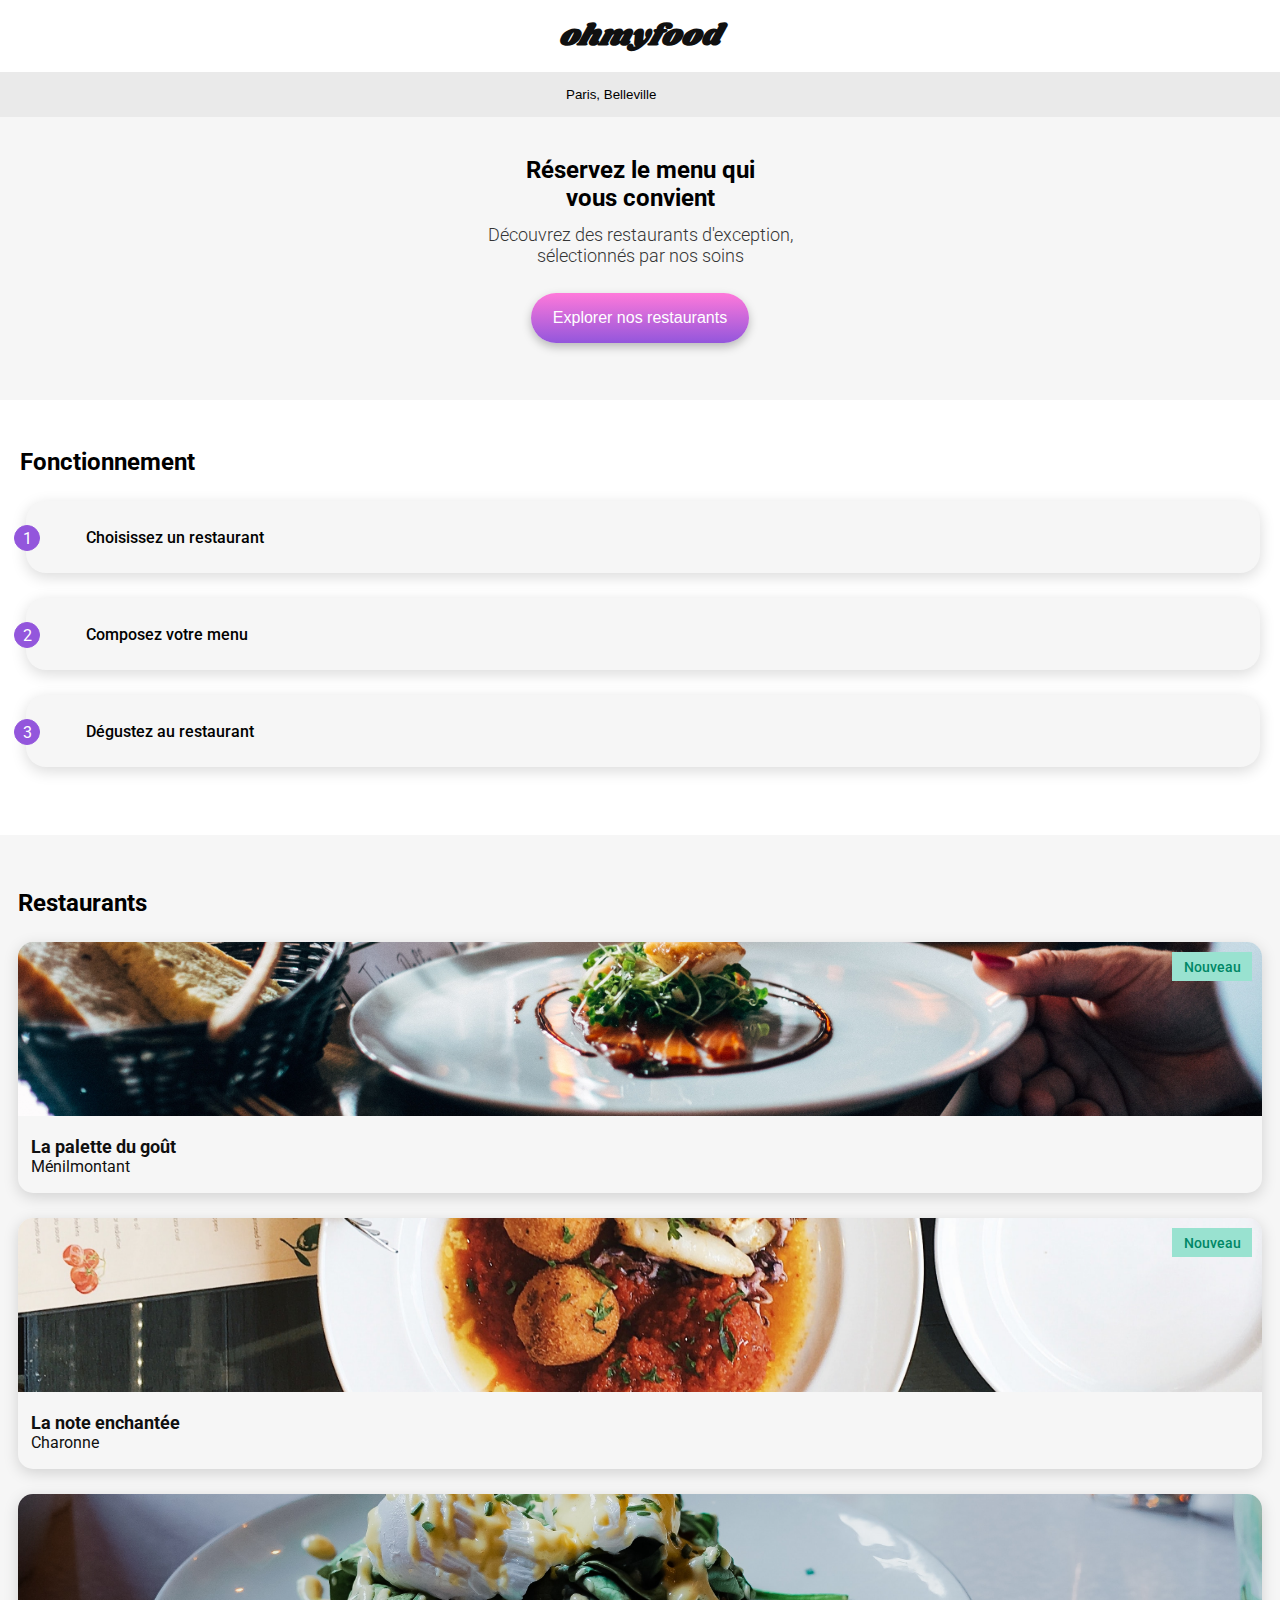
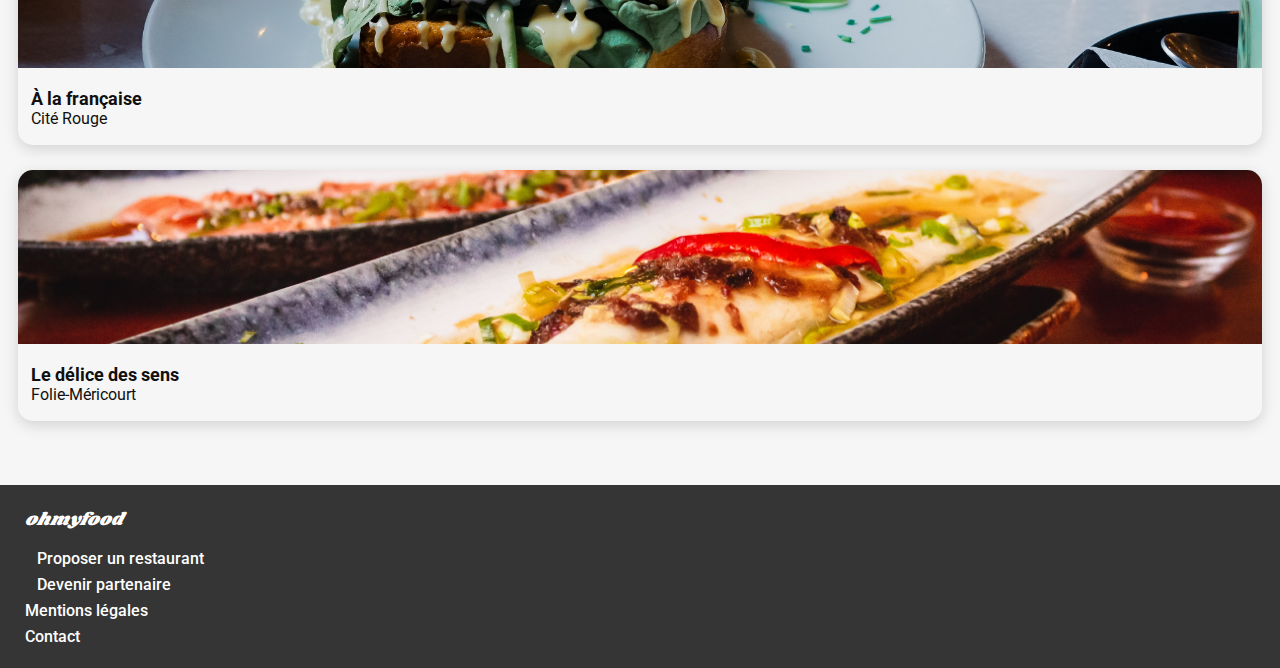
==== public/index.html @ c3b93340 "refactor(button): Modify button to not update 'paint' with animation." ====
<!DOCTYPE html>
<html lang="en">

<head>
  <meta charset="UTF-8">
  <meta name="viewport" content="width=device-width, initial-scale=1.0">
  <link href="https://fonts.googleapis.com/css?family=Shrikhand" rel="stylesheet">
  <link rel="preconnect" href="https://fonts.googleapis.com">
  <link rel="preconnect" href="https://fonts.gstatic.com" crossorigin>
  <link href="https://fonts.googleapis.com/css2?family=Roboto&display=swap" rel="stylesheet">
  <link rel="stylesheet" href="https://cdnjs.cloudflare.com/ajax/libs/font-awesome/6.2.1/css/all.min.css"
    integrity="sha512-MV7K8+y+gLIBoVD59lQIYicR65iaqukzvf/nwasF0nqhPay5w/9lJmVM2hMDcnK1OnMGCdVK+iQrJ7lzPJQd1w=="
    crossorigin="anonymous" referrerpolicy="no-referrer">
  <link rel="stylesheet" href="../src/scss/main.css">
  <title>Ohmyfood</title>
</head>

<body>
  <!-- Header -->
  <header class="flex justify-center header">
    <h1 class="m-0">ohmyfood</h1>
  </header>

  <main>
    <!-- Location -->
    <div class="location-container">
      <div class="icon-container">
        <span class="fa-solid fa-location-dot"></span>
      </div>
      <input value="Paris, Belleville">
    </div>

    <!-- Description -->
    <section class="description p-0">
      <h2>
        Réservez le menu qui vous convient
      </h2>
      <p class="paragraph light">Découvrez des restaurants d'exception, sélectionnés par nos soins</p>
      <button type="button" href="#" class="btn description__btn bolder">
        Explorer nos restaurants
        <div class="btn btn--lighter"></div>
      </button>
    </section>

    <!-- Functioning -->
    <section class="functioning">
      <h2 class="functioning__title m-0">Fonctionnement</h2>
      <div class="functioning__cards">
        <article class="card">
          <span class="card__order">1</span>
          <div class="card__icon">
            <span class="fa-solid fa-mobile-screen-button"></span>
          </div>
          <p class="bolder">Choisissez un restaurant</p>
        </article>
        <article class="card">
          <span class="card__order">2</span>
          <div class="card__icon">
            <span class="fa-solid fa-list-ul"></span>
          </div>
          <p class="bolder">Composez votre menu</p>
        </article>
        <article class="card">
          <span class="card__order">3</span>
          <div class="card__icon card__icon--purple">
            <span class="fa-solid fa-store"></span>
          </div>
          <p class="bolder">Dégustez au restaurant</p>
        </article>
      </div>
    </section>

    <!-- Restaurants -->
    <section class="restaurants">
      <h2 class="m-0">Restaurants</h2>
      <div class="restaurants__cards">
        <a href="../src/pages/restaurants/palette-du-gout.html">
          <article class="card">
            <div class="card__img-container">
              <div class="card__img-container__new-tag bolder">Nouveau</div>
              <img class="card__img-container__img"
                src="../src/assets/images/restaurants/jay-wennington-N_Y88TWmGwA-unsplash.jpg" alt="La palette du goût">
            </div>
            <div class="card__text-container">
              <div class="card__text-container__text">
                <h3 class="m-0">La palette du goût</h3>
                <p class="m-0">Ménilmontant</p>
              </div>
              <div class="heart-icon ">
                <span class="fa-regular fa-heart heart-icon empty"></span>
                <span class="fa-solid fa-heart heart-icon plain heart-icon--gradient"></span>
              </div>
            </div>
          </article>
        </a>
        <a href="../src/pages/restaurants/note-enchantee.html">
          <article class="card">
            <div class="card__img-container">
              <div class="card__img-container__new-tag bolder">Nouveau</div>
              <img class="card__img-container__img" src="../src/assets/images/restaurants/stil-u2Lp8tXIcjw-unsplash.jpg"
                alt="La note enchantée">
            </div>
            <div class="card__text-container">
              <div class="card__text-container__text">
                <h3 class="m-0">La note enchantée</h3>
                <p class="m-0">Charonne</p>
              </div>
              <div class="heart-icon ">
                <span class="fa-regular fa-heart heart-icon empty"></span>
                <span class="fa-solid fa-heart heart-icon plain heart-icon--gradient"></span>
              </div>
            </div>
          </article>
        </a>
        <a href="../src/pages/restaurants/a-la-francaise.html">
          <article class="card">
            <div class="card__img-container">
              <img class="card__img-container__img"
                src="../src/assets/images/restaurants/toa-heftiba-DQKerTsQwi0-unsplash.jpg" alt="À la française">
            </div>
            <div class="card__text-container">
              <div class="card__text-container__text">
                <h3 class="m-0">À la française</h3>
                <p class="m-0">Cité Rouge</p>
              </div>
              <div class="heart-icon ">
                <span class="fa-regular fa-heart heart-icon empty"></span>
                <span class="fa-solid fa-heart heart-icon plain heart-icon--gradient"></span>
              </div>
            </div>
          </article>
        </a>
        <a href="../src/pages/restaurants/delice-des-sens.html">
          <article class="card">
            <div class="card__img-container">
              <img class="card__img-container__img"
                src="../src/assets/images/restaurants/louis-hansel-shotsoflouis-qNBGVyOCY8Q-unsplash.jpg"
                alt="Le délice des sens">
            </div>
            <div class="card__text-container">
              <div class="card__text-container__text">
                <h3 class="m-0">Le délice des sens</h3>
                <p class="m-0">Folie-Méricourt</p>
              </div>
              <div class="heart-icon ">
                <span class="fa-regular fa-heart heart-icon empty"></span>
                <span class="fa-solid fa-heart heart-icon plain heart-icon--gradient"></span>
              </div>
            </div>
          </article>
        </a>
      </div>
    </section>
  </main>

  <!-- Footer -->
  <footer class="footer-container">
    <h3 class="m-0 p-0 bolderer">ohmyfood</h3>
    <ul class="footer-container__list m-0 p-0">
      <a href="#">
        <li>
          <span class="fa-solid fa-clock m-r"></span>
          <span class="footer-li-large">Proposer un restaurant</span>
        </li>
      </a>
      <a href="#">
        <li>
          <span class="fa-solid fa-clock m-r"></span>
          <span class="footer-li-large">Devenir partenaire</span>
        </li>
      </a>
      <a href="#">
        <li class="footer-li-small">Mentions légales</li>
      </a>
      <a href="mailto:fausseadresse@gmail.com">
        <li class="footer-li-small">Contact</li>
      </a>
    </ul>
  </footer>
</body>

</html>
---- src/scss/main.css ----
/** 
  Index
*/
/**
  Restaurants
*/
/**
  Breakpoints
*/
/**
  Mixin
*/
body {
  margin: 0;
}

h1 {
  font-family: Shrikhand;
  font-size: 1.875em;
  font-style: italic;
  color: #101010;
  padding: 14px 0;
}

a {
  text-decoration: none;
  color: #101010;
}

.m-0 {
  margin: 0;
}

.p-0 {
  padding: 0;
}

.light {
  font-weight: 300;
}

.bolderer {
  font-weight: 400;
}

.bolder {
  font-weight: 500;
}

.bold {
  font-weight: 700;
}

body {
  font-family: Roboto;
}

h3 {
  font-size: 1.125em;
}

.restaurant-name {
  font-family: Shrikhand;
  font-size: 1.75em;
}

.dish-title {
  font-size: 1.125em;
}

/**
  Common
*/
.btn {
  box-shadow: 0px 4px 10px 0px rgba(0, 0, 0, 0.25);
  border-radius: 25px;
  font-size: 1em;
  background: linear-gradient(#FF79DA, #9356DC);
  color: #ffffff;
  border: none;
  position: relative;
  z-index: 1;
}
.btn:hover .btn--lighter {
  opacity: 1;
}
.btn--lighter {
  position: absolute;
  opacity: 0;
  top: 0;
  bottom: 0;
  left: 0;
  right: 0;
  z-index: -1;
  transition: opacity 200ms;
  background: linear-gradient(#ff83dd, #985ede);
  box-shadow: 0px 4px 10px 0px rgba(0, 0, 0, 0.6);
}

.btn-link {
  border: none;
  background-color: inherit;
}

.heart-icon {
  font-size: 22px;
}
.heart-icon .empty {
  display: block;
}
.heart-icon .plain {
  display: none;
}
.heart-icon:hover .empty, .heart-icon:active .empty {
  display: none;
}
.heart-icon:hover .plain, .heart-icon:active .plain {
  display: block;
}
.heart-icon--gradient {
  background: linear-gradient(#FF79DA, #9356DC);
  background-clip: text;
  -webkit-background-clip: text;
  -webkit-text-fill-color: transparent;
}

.flex {
  display: flex;
}

.flex-col {
  flex-direction: column;
}

.flex-row {
  flex-direction: row;
}

.justify-center {
  justify-content: center;
}

/**
  Header
*/
.header {
  align-items: center;
}

/**
  Footer
*/
.footer-container {
  display: flex;
  flex-direction: column;
  background-color: #353535;
  color: #ffffff;
  padding: 22px 25px;
  gap: 16px;
}
@media (min-width: 1440px) {
  .footer-container {
    display: flex;
    flex-direction: row;
    flex-direction: row-reverse;
    box-sizing: border-box;
    height: 114px;
    align-items: end;
    padding: 30px 25px;
  }
}
.footer-container > h3 {
  font-family: Shrikhand;
  font-size: 1.125em;
  font-style: italic;
}
.footer-container__list {
  display: flex;
  flex-direction: column;
  gap: 7px;
  list-style-type: none;
}
@media (min-width: 1440px) {
  .footer-container__list {
    display: flex;
    flex-direction: row;
    gap: 7px;
  }
}
.footer-container__list li {
  color: #ffffff;
  font-weight: 500;
}
.footer-container__list li .rotate {
  transform: rotate(-45deg);
}
.footer-container__list .m-r {
  margin-right: 12px;
}

@media (min-width: 1440px) {
  .footer-li-large {
    display: inline-block;
    width: 168px;
  }
  .footer-li-small {
    display: block;
    width: 130px;
  }
}
.location-container {
  display: flex;
  flex-direction: row;
  align-items: center;
  justify-content: center;
  width: 100%;
  color: #353535;
  background-color: #EAEAEA;
}
.location-container > .icon-container {
  width: 12px;
  height: 16px;
  line-height: 18.75px;
  display: flex;
  padding-right: 17px;
}
.location-container > input {
  border: none;
  background-color: inherit;
  padding: 15px 0;
}

/**
  Description section
*/
.description {
  text-align: center;
  padding: 39px 0 57px 0;
  background-color: #F6F6F6;
}
@media (min-width: 1440px) {
  .description {
    padding: 30px 0;
  }
}
.description h2 {
  width: 275px;
  height: 68px;
  line-height: 28.13px;
  margin: auto;
}
@media (min-width: 1440px) {
  .description h2 {
    width: 100%;
    height: auto;
  }
}
.description > .paragraph {
  color: #353535;
  font-size: 1.125em;
  margin: auto;
  margin-bottom: 27px;
  width: 315px;
}
@media (min-width: 1440px) {
  .description > .paragraph {
    margin: 18px auto;
  }
}
.description__btn {
  width: 218px;
  height: 50px;
}

/**
  Functioning section
*/
.functioning {
  display: flex;
  flex-direction: column;
  padding: 48px 0 68px 0;
}
@media (min-width: 1440px) {
  .functioning {
    padding: 50px 180px;
  }
}
.functioning__title {
  margin-left: 20px;
}
.functioning__cards {
  margin: 0 20px 0 26px;
}
@media (min-width: 1440px) {
  .functioning__cards {
    display: flex;
    flex-direction: row;
    gap: 36px;
  }
}
.functioning__cards .card {
  display: flex;
  flex-direction: row;
  width: 100%;
  height: 72px;
  box-shadow: 0px 4px 15px 0px rgba(0, 0, 0, 0.15);
  border-radius: 20px;
  margin-top: 25px;
  background-color: #F6F6F6;
  align-items: center;
  box-sizing: border-box;
  position: relative;
}
.functioning__cards .card__order {
  display: flex;
  align-items: center;
  justify-content: center;
  width: 24px;
  height: 24px;
  position: absolute;
  top: calc(50% - 12px);
  left: -12px;
  background-color: #9356DC;
  border: 1px solid #9356DC;
  border-radius: 50%;
  color: white;
}
.functioning__cards .card__icon {
  margin: 0 27px 0 33px;
  color: #7E7E7E;
}
.functioning__cards .card__icon--purple {
  color: #9356DC;
}

/**
  Restaurants section
*/
.restaurants {
  display: flex;
  flex-direction: column;
  background-color: #F6F6F6;
  padding: 54px 18px 64px 18px;
}
@media (min-width: 1440px) {
  .restaurants {
    padding: 30px 180px;
  }
}
.restaurants__cards {
  display: flex;
  flex-direction: column;
}
@media (min-width: 1440px) {
  .restaurants__cards {
    display: grid;
    grid-template-columns: 1fr 1fr;
    row-gap: 50px;
    -moz-column-gap: 100px;
         column-gap: 100px;
  }
}
.restaurants__cards .card {
  box-shadow: 0px 4px 15px 0px rgba(0, 0, 0, 0.15);
  border-radius: 15px;
  margin-top: 25px;
  height: 251px;
}
.restaurants__cards .card__img-container {
  position: relative;
}
.restaurants__cards .card__img-container__new-tag {
  display: flex;
  align-items: center;
  justify-content: center;
  width: 80px;
  height: 29px;
  font-size: 0.875em;
  color: #008766;
  position: absolute;
  right: 10px;
  top: 10px;
  background-color: #99E2D0;
}
.restaurants__cards .card__img-container__img {
  width: 100%;
  height: 174px;
  max-height: 100%;
  -o-object-fit: cover;
     object-fit: cover;
  -o-object-position: 100% 60%;
     object-position: 100% 60%;
  border-top-left-radius: 15px;
  border-top-right-radius: 15px;
}
.restaurants__cards .card__text-container {
  display: flex;
  flex-direction: row;
  align-items: center;
  justify-content: space-between;
  padding: 16px 25px 12px 13px;
}
.restaurants__cards .card__text-container > p {
  font-size: 1.06em;
}

.logo {
  align-items: center;
  justify-content: center;
}

.header__back-nav {
  align-items: center;
  justify-content: center;
  width: 30px;
  height: 30px;
  padding-left: 17px;
  margin-right: 42px;
}
@media (min-width: 1440px) {
  .header__back-nav {
    margin-right: 0;
  }
}

@media (min-width: 1440px) {
  .header__title {
    margin: auto;
  }
}

.container {
  height: 100vw;
}

.img-restaurant {
  width: 100%;
  height: 275px;
  max-width: 100%;
  -o-object-fit: cover;
     object-fit: cover;
  position: relative;
}
@media (min-width: 1440px) {
  .img-restaurant {
    height: 383px;
  }
}

.menu-container {
  position: relative;
  width: 100%;
  background-color: #F6F6F6;
  top: -58px;
  border-radius: 40px 40px 0 0;
}
@media (min-width: 1440px) {
  .menu-container {
    margin: 0 193px;
    padding: 0 193px;
    width: auto;
  }
}
.menu-container h2 {
  padding-left: 17px;
}
.menu-container .menu {
  padding: 0 17px;
}
.menu-container .menu__title {
  align-items: center;
  justify-content: left;
  padding-top: 40px;
}
@media (min-width: 1440px) {
  .menu-container .menu__title {
    justify-content: center;
  }
}
.menu-container .menu__title > h2 {
  margin-right: 30px;
}
.menu-container .menu .course {
  margin-top: 40px;
}
.menu-container .menu .course__title {
  text-transform: uppercase;
}
.menu-container .menu .course__title-line {
  width: 40px;
  margin-top: 10px;
  border-bottom: 3px solid #99E2D0;
}
.menu-container .menu .course__cards .card {
  display: flex;
  flex-direction: row;
  align-items: center;
  justify-content: space-between;
  box-shadow: 0px 4px 15px 0px rgba(0, 0, 0, 0.1);
  border-radius: 15px;
  margin-top: 12px;
  padding: 15px;
}
.menu-container .menu .course__cards .card__dish-text__title {
  margin-bottom: 5px;
}
.menu-container .menu .course__cards .card__dish-price {
  align-self: flex-end;
  color: #353535;
}
.menu-container__btn-container {
  align-items: center;
  justify-content: center;
}
.menu-container__btn-container__btn {
  padding: 15px 48px;
  margin: 40px 0;
}

.foot {
  position: relative;
  top: -58px;
  bottom: 0;
  right: 0;
  left: 0;
  box-sizing: border-box;
}/*# sourceMappingURL=main.css.map */
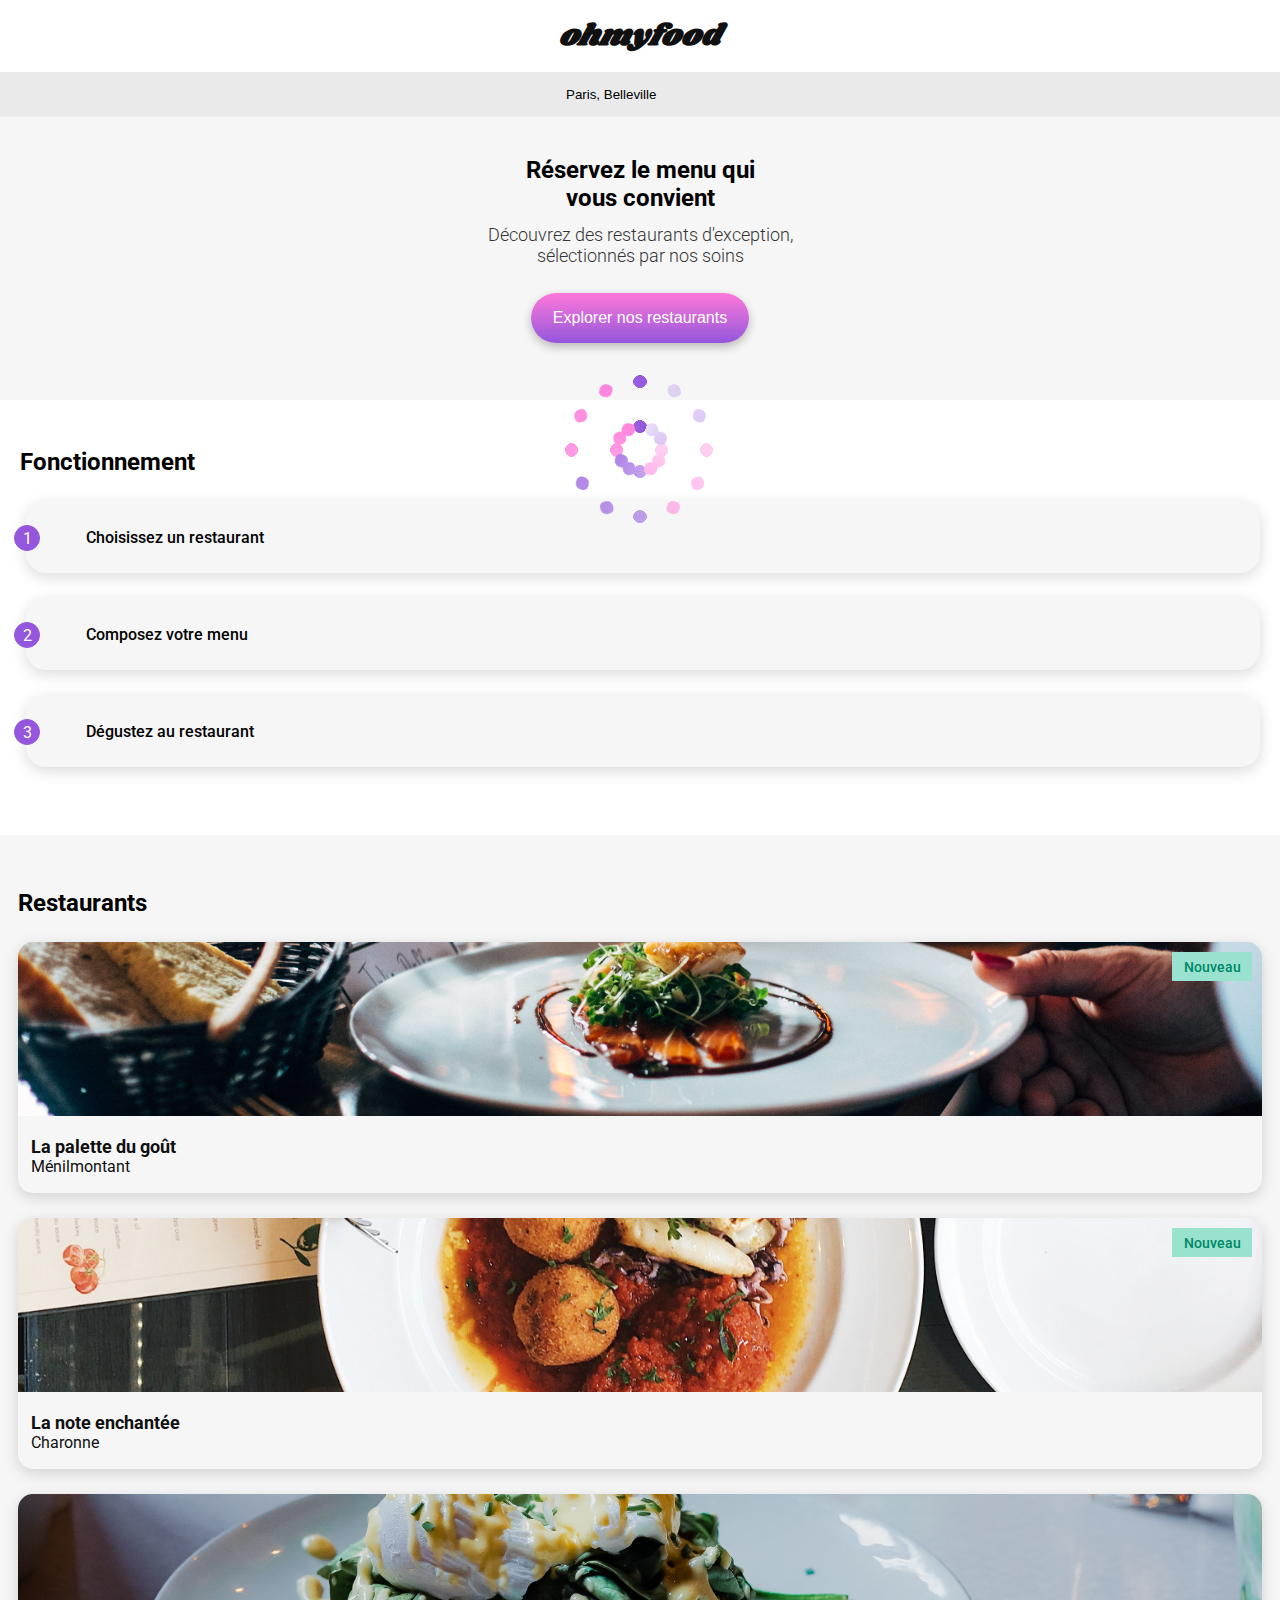
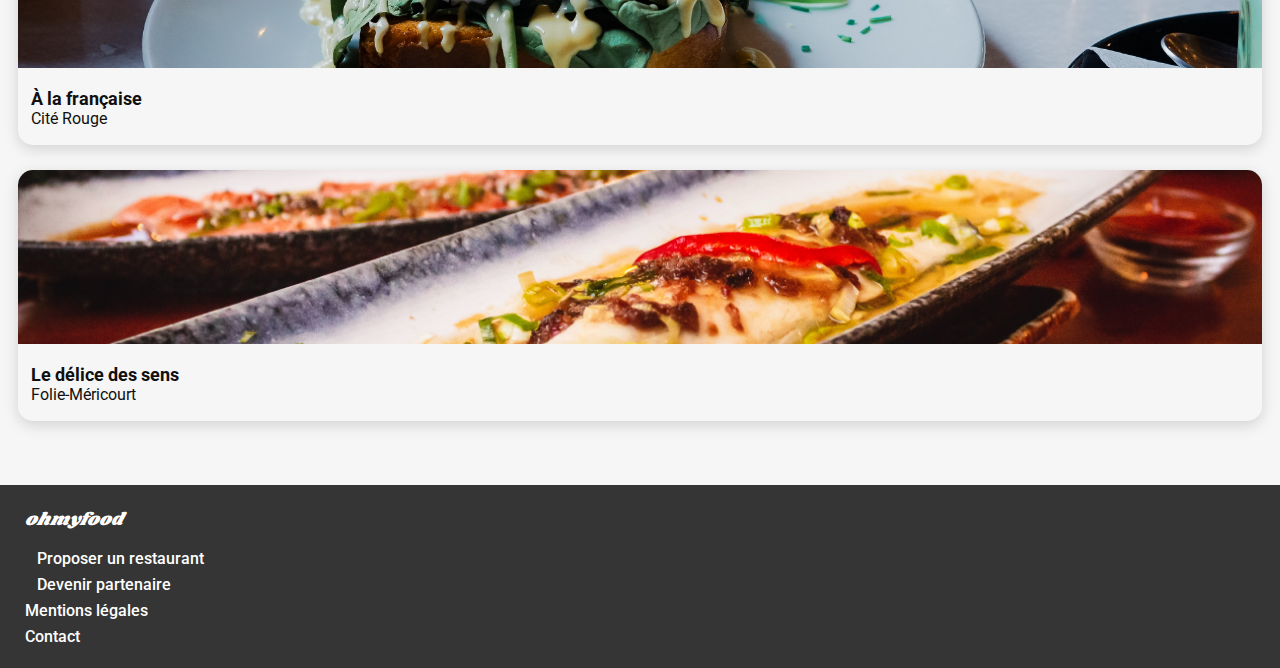
==== commit 3c8657b3: "feat(loader): Adding loader 3 sec on home screen." ====
--- a/public/index.html
+++ b/public/index.html
@@ -16,6 +16,9 @@
 </head>
 
 <body>
+  <div class="spinner-container">
+    <div class="spinner"></div>
+  </div>
   <!-- Header -->
   <header class="flex justify-center header">
     <h1 class="m-0">ohmyfood</h1>
@@ -86,6 +89,10 @@
                 <h3 class="m-0">La palette du goût</h3>
                 <p class="m-0">Ménilmontant</p>
               </div>
+              <!-- <div class="heart-icon">
+                <span class="fa-regular fa-heart"></span>
+                <span class="fa-solid fa-heart heart-icon-plain"></span>
+              </div> -->
               <div class="heart-icon ">
                 <span class="fa-regular fa-heart heart-icon empty"></span>
                 <span class="fa-solid fa-heart heart-icon plain heart-icon--gradient"></span>
--- a/src/scss/main.css
+++ b/src/scss/main.css
@@ -208,6 +208,68 @@
     width: 130px;
   }
 }
+main, header {
+  animation: show-hide 0ms 3100ms both;
+}
+
+.spinner-container {
+  position: absolute;
+  display: flex;
+  align-items: center;
+  justify-content: center;
+  width: 100%;
+  min-height: 100vh;
+  z-index: 1;
+  animation: spinner 1500ms 100ms alternate-reverse infinite, showhide-content 0ms 3100ms forwards;
+}
+.spinner-container:hover {
+  animation-play-state: paused;
+}
+.spinner-container .spinner {
+  position: fixed;
+  height: 150px;
+  width: 150px;
+  display: grid;
+  -webkit-mask: conic-gradient(from 15deg, rgba(0, 0, 0, 0.2), #000);
+          mask: conic-gradient(from 15deg, rgba(0, 0, 0, 0.2), #000);
+}
+.spinner-container .spinner,
+.spinner-container .spinner::after,
+.spinner-container .spinner::before {
+  background: radial-gradient(closest-side at 50% 14.5%, #9356DC 96%, rgba(255, 0, 0, 0)) center 0/9% 30% repeat-y, radial-gradient(closest-side at 14.5% 50%, #FF79DA 96%, rgba(0, 0, 255, 0)) 0 center/30% 9% repeat-x;
+}
+.spinner-container .spinner::after,
+.spinner-container .spinner::before {
+  content: "";
+  grid-area: 1/1;
+  transform: rotate(30deg);
+}
+.spinner-container .spinner::before {
+  transform: rotate(60deg);
+}
+
+@keyframes spinner {
+  100% {
+    transform: rotate(1turn);
+  }
+}
+@keyframes show-hide {
+  0% {
+    opacity: 0.2;
+  }
+  100% {
+    opacity: 1;
+  }
+}
+@keyframes showhide-content {
+  0% {
+    transform: translateX(0);
+  }
+  100% {
+    transform: translateX(-99999px);
+    z-index: 0;
+  }
+}
 .location-container {
   display: flex;
   flex-direction: row;
@@ -494,19 +556,68 @@
 .menu-container .menu .course__cards .card {
   display: flex;
   flex-direction: row;
-  align-items: center;
-  justify-content: space-between;
   box-shadow: 0px 4px 15px 0px rgba(0, 0, 0, 0.1);
   border-radius: 15px;
   margin-top: 12px;
-  padding: 15px;
-}
-.menu-container .menu .course__cards .card__dish-text__title {
+  position: relative;
+}
+.menu-container .menu .course__cards .card:hover .card__content__dish-price {
+  transform: translateX(-59px);
+  transition: transform 500ms ease-in-out;
+}
+.menu-container .menu .course__cards .card:hover .check {
+  background-color: #99E2D0;
+  transform: scaleX(1);
+  width: 59px;
+}
+.menu-container .menu .course__cards .card:hover .check__icon {
+  transform: rotate(-360deg);
+}
+.menu-container .menu .course__cards .card:hover .card__content__dish-text__subtitle {
+  width: calc(100% - 65px);
+  white-space: nowrap;
+  overflow: hidden;
+  text-overflow: ellipsis;
+}
+.menu-container .menu .course__cards .card__content {
+  display: flex;
+  flex-direction: row;
+  align-items: center;
+  margin: 15px;
+  width: 100%;
+}
+.menu-container .menu .course__cards .card__content__dish-text {
+  width: 100%;
+}
+.menu-container .menu .course__cards .card__content__dish-text__title {
   margin-bottom: 5px;
 }
-.menu-container .menu .course__cards .card__dish-price {
+.menu-container .menu .course__cards .card__content__dish-price {
   align-self: flex-end;
   color: #353535;
+}
+.menu-container .menu .course__cards .card .check {
+  display: flex;
+  align-items: center;
+  justify-content: center;
+  position: absolute;
+  top: 0;
+  bottom: 0;
+  right: 0;
+  width: 0;
+  height: 100%;
+  transform: scaleX(0);
+  transform-origin: right;
+  transition: all 500ms ease-in-out;
+  width: 0;
+  border-top-right-radius: 15px;
+  border-bottom-right-radius: 15px;
+}
+.menu-container .menu .course__cards .card .check__icon {
+  font-size: 20px;
+  color: white;
+  transform: rotate(0);
+  transition: transform 500ms 100ms;
 }
 .menu-container__btn-container {
   align-items: center;
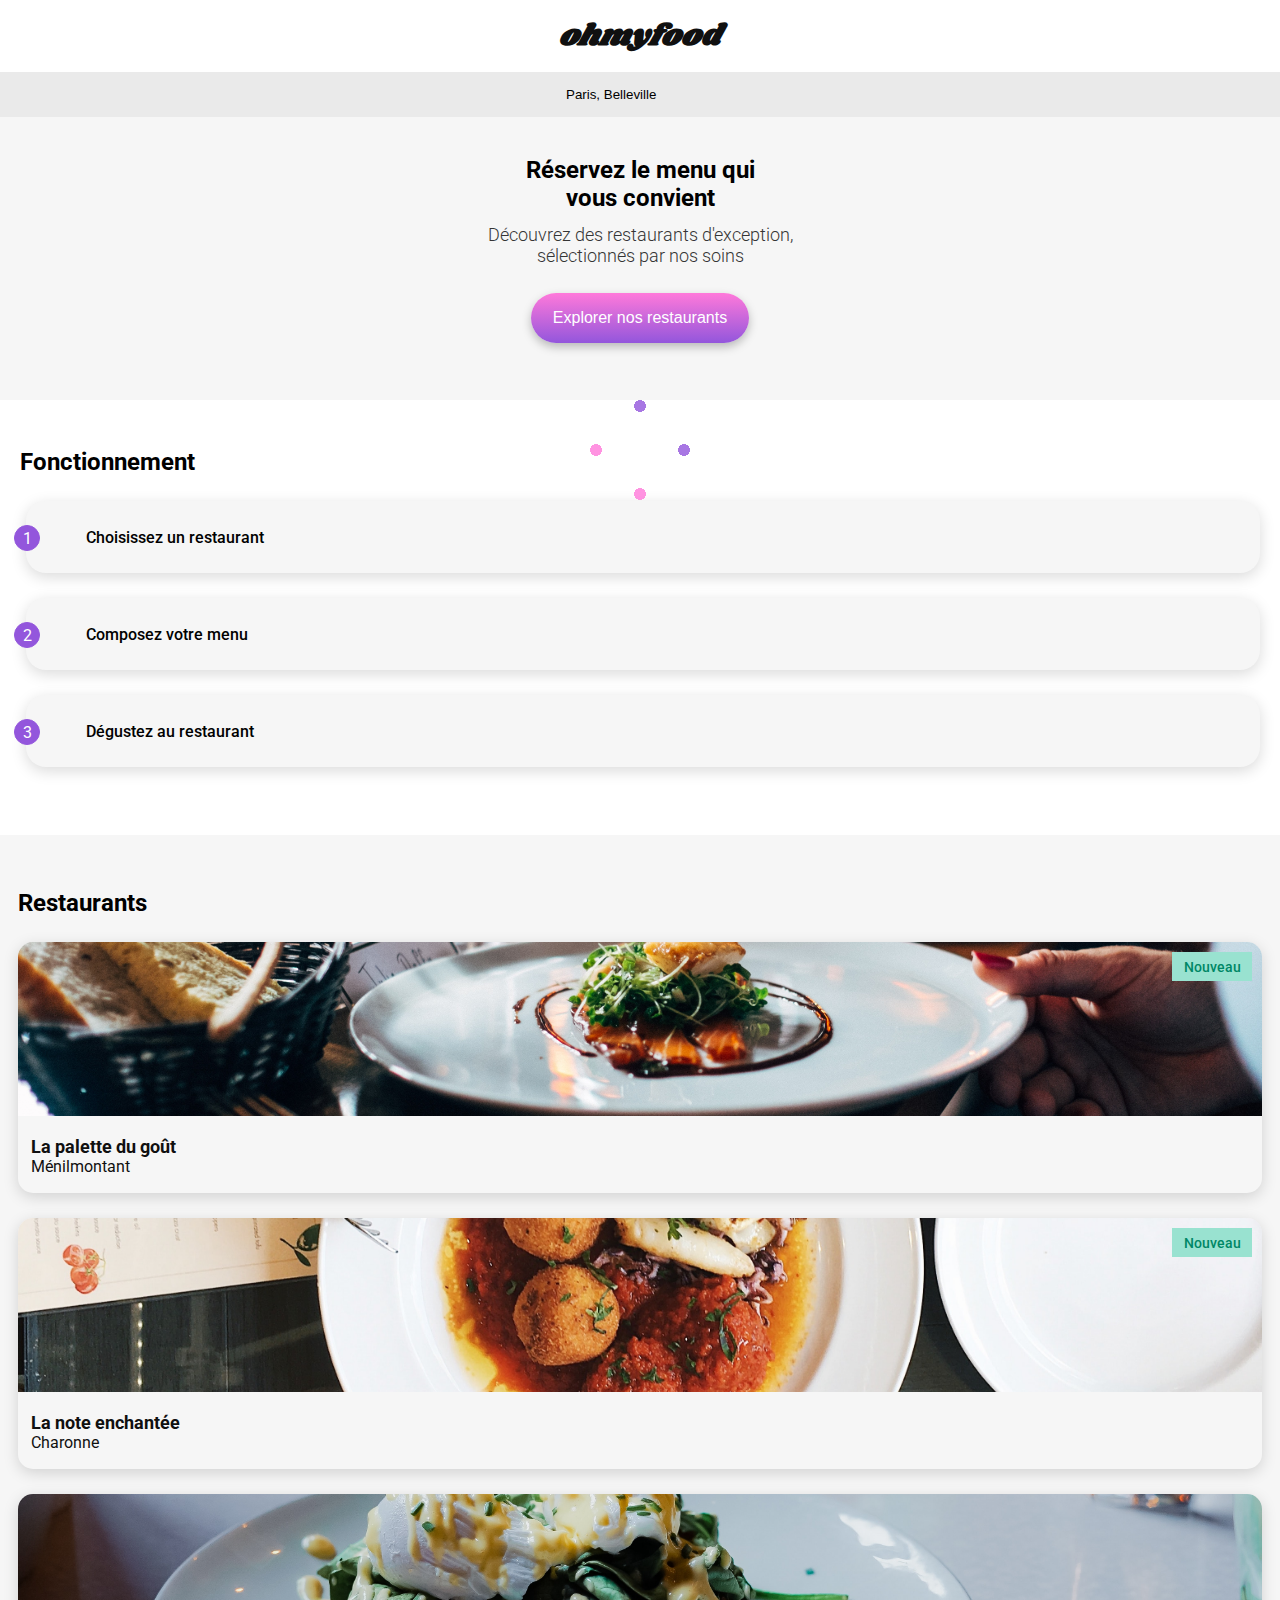
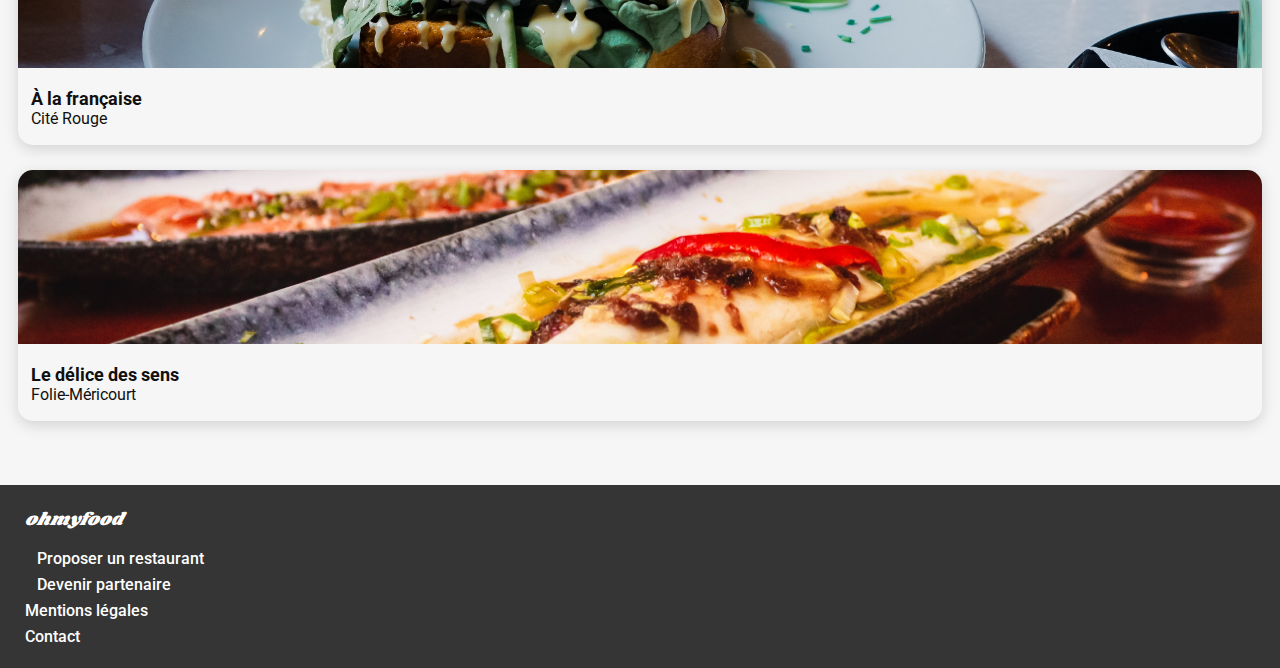
==== commit a181b3d5: "fix(footer, loader): Fix W3C errors, update loaders and li links." ====
--- a/public/index.html
+++ b/public/index.html
@@ -19,171 +19,174 @@
   <div class="spinner-container">
     <div class="spinner"></div>
   </div>
-  <!-- Header -->
-  <header class="flex justify-center header">
-    <h1 class="m-0">ohmyfood</h1>
-  </header>
 
-  <main>
-    <!-- Location -->
-    <div class="location-container">
-      <div class="icon-container">
-        <span class="fa-solid fa-location-dot"></span>
+  <div class="delayed-container">
+    <!-- Header -->
+    <header class="flex justify-center header">
+      <h1 class="m-0">ohmyfood</h1>
+    </header>
+
+    <main>
+      <!-- Location -->
+      <div class="location-container">
+        <div class="icon-container">
+          <span class="fa-solid fa-location-dot"></span>
+        </div>
+        <input value="Paris, Belleville">
       </div>
-      <input value="Paris, Belleville">
-    </div>
 
-    <!-- Description -->
-    <section class="description p-0">
-      <h2>
-        Réservez le menu qui vous convient
-      </h2>
-      <p class="paragraph light">Découvrez des restaurants d'exception, sélectionnés par nos soins</p>
-      <button type="button" href="#" class="btn description__btn bolder">
-        Explorer nos restaurants
-        <div class="btn btn--lighter"></div>
-      </button>
-    </section>
+      <!-- Description -->
+      <section class="description p-0">
+        <h2>
+          Réservez le menu qui vous convient
+        </h2>
+        <p class="paragraph light">Découvrez des restaurants d'exception, sélectionnés par nos soins</p>
+        <button type="button" href="#" class="btn description__btn bolder">
+          Explorer nos restaurants
+        </button>
+      </section>
 
-    <!-- Functioning -->
-    <section class="functioning">
-      <h2 class="functioning__title m-0">Fonctionnement</h2>
-      <div class="functioning__cards">
-        <article class="card">
-          <span class="card__order">1</span>
-          <div class="card__icon">
-            <span class="fa-solid fa-mobile-screen-button"></span>
-          </div>
-          <p class="bolder">Choisissez un restaurant</p>
-        </article>
-        <article class="card">
-          <span class="card__order">2</span>
-          <div class="card__icon">
-            <span class="fa-solid fa-list-ul"></span>
-          </div>
-          <p class="bolder">Composez votre menu</p>
-        </article>
-        <article class="card">
-          <span class="card__order">3</span>
-          <div class="card__icon card__icon--purple">
-            <span class="fa-solid fa-store"></span>
-          </div>
-          <p class="bolder">Dégustez au restaurant</p>
-        </article>
-      </div>
-    </section>
+      <!-- Functioning -->
+      <section class="functioning">
+        <h2 class="functioning__title m-0">Fonctionnement</h2>
+        <div class="functioning__cards">
+          <article class="card">
+            <span class="card__order">1</span>
+            <div class="card__icon">
+              <span class="fa-solid fa-mobile-screen-button"></span>
+            </div>
+            <p class="bolder">Choisissez un restaurant</p>
+          </article>
+          <article class="card">
+            <span class="card__order">2</span>
+            <div class="card__icon">
+              <span class="fa-solid fa-list-ul"></span>
+            </div>
+            <p class="bolder">Composez votre menu</p>
+          </article>
+          <article class="card">
+            <span class="card__order">3</span>
+            <div class="card__icon card__icon--purple">
+              <span class="fa-solid fa-store"></span>
+            </div>
+            <p class="bolder">Dégustez au restaurant</p>
+          </article>
+        </div>
+      </section>
 
-    <!-- Restaurants -->
-    <section class="restaurants">
-      <h2 class="m-0">Restaurants</h2>
-      <div class="restaurants__cards">
-        <a href="../src/pages/restaurants/palette-du-gout.html">
-          <article class="card">
-            <div class="card__img-container">
-              <div class="card__img-container__new-tag bolder">Nouveau</div>
-              <img class="card__img-container__img"
-                src="../src/assets/images/restaurants/jay-wennington-N_Y88TWmGwA-unsplash.jpg" alt="La palette du goût">
-            </div>
-            <div class="card__text-container">
-              <div class="card__text-container__text">
-                <h3 class="m-0">La palette du goût</h3>
-                <p class="m-0">Ménilmontant</p>
+      <!-- Restaurants -->
+      <section class="restaurants">
+        <h2 class="m-0">Restaurants</h2>
+        <div class="restaurants__cards">
+          <a href="../src/pages/restaurants/palette-du-gout.html">
+            <article class="card">
+              <div class="card__img-container">
+                <div class="card__img-container__new-tag bolder">Nouveau</div>
+                <img class="card__img-container__img"
+                  src="../src/assets/images/restaurants/jay-wennington-N_Y88TWmGwA-unsplash.jpg"
+                  alt="La palette du goût">
               </div>
-              <!-- <div class="heart-icon">
-                <span class="fa-regular fa-heart"></span>
-                <span class="fa-solid fa-heart heart-icon-plain"></span>
-              </div> -->
-              <div class="heart-icon ">
-                <span class="fa-regular fa-heart heart-icon empty"></span>
-                <span class="fa-solid fa-heart heart-icon plain heart-icon--gradient"></span>
+              <div class="card__text-container">
+                <div class="card__text-container__text">
+                  <h3 class="m-0">La palette du goût</h3>
+                  <p class="m-0">Ménilmontant</p>
+                </div>
+                <div class="heart-container">
+                  <span class="fa-regular fa-heart heart-empty"></span>
+                  <span class="fa-solid fa-heart heart-plain"></span>
+                </div>
               </div>
-            </div>
-          </article>
-        </a>
-        <a href="../src/pages/restaurants/note-enchantee.html">
-          <article class="card">
-            <div class="card__img-container">
-              <div class="card__img-container__new-tag bolder">Nouveau</div>
-              <img class="card__img-container__img" src="../src/assets/images/restaurants/stil-u2Lp8tXIcjw-unsplash.jpg"
-                alt="La note enchantée">
-            </div>
-            <div class="card__text-container">
-              <div class="card__text-container__text">
-                <h3 class="m-0">La note enchantée</h3>
-                <p class="m-0">Charonne</p>
+            </article>
+          </a>
+          <a href="../src/pages/restaurants/note-enchantee.html">
+            <article class="card">
+              <div class="card__img-container">
+                <div class="card__img-container__new-tag bolder">Nouveau</div>
+                <img class="card__img-container__img"
+                  src="../src/assets/images/restaurants/stil-u2Lp8tXIcjw-unsplash.jpg" alt="La note enchantée">
               </div>
-              <div class="heart-icon ">
-                <span class="fa-regular fa-heart heart-icon empty"></span>
-                <span class="fa-solid fa-heart heart-icon plain heart-icon--gradient"></span>
+              <div class="card__text-container">
+                <div class="card__text-container__text">
+                  <h3 class="m-0">La note enchantée</h3>
+                  <p class="m-0">Charonne</p>
+                </div>
+                <div class="heart-container">
+                  <span class="fa-regular fa-heart heart-empty"></span>
+                  <span class="fa-solid fa-heart heart-plain"></span>
+                </div>
               </div>
-            </div>
-          </article>
-        </a>
-        <a href="../src/pages/restaurants/a-la-francaise.html">
-          <article class="card">
-            <div class="card__img-container">
-              <img class="card__img-container__img"
-                src="../src/assets/images/restaurants/toa-heftiba-DQKerTsQwi0-unsplash.jpg" alt="À la française">
-            </div>
-            <div class="card__text-container">
-              <div class="card__text-container__text">
-                <h3 class="m-0">À la française</h3>
-                <p class="m-0">Cité Rouge</p>
+            </article>
+          </a>
+          <a href="../src/pages/restaurants/a-la-francaise.html">
+            <article class="card">
+              <div class="card__img-container">
+                <img class="card__img-container__img"
+                  src="../src/assets/images/restaurants/toa-heftiba-DQKerTsQwi0-unsplash.jpg" alt="À la française">
               </div>
-              <div class="heart-icon ">
-                <span class="fa-regular fa-heart heart-icon empty"></span>
-                <span class="fa-solid fa-heart heart-icon plain heart-icon--gradient"></span>
+              <div class="card__text-container">
+                <div class="card__text-container__text">
+                  <h3 class="m-0">À la française</h3>
+                  <p class="m-0">Cité Rouge</p>
+                </div>
+                <div class="heart-container">
+                  <span class="fa-regular fa-heart heart-empty"></span>
+                  <span class="fa-solid fa-heart heart-plain"></span>
+                </div>
               </div>
-            </div>
-          </article>
-        </a>
-        <a href="../src/pages/restaurants/delice-des-sens.html">
-          <article class="card">
-            <div class="card__img-container">
-              <img class="card__img-container__img"
-                src="../src/assets/images/restaurants/louis-hansel-shotsoflouis-qNBGVyOCY8Q-unsplash.jpg"
-                alt="Le délice des sens">
-            </div>
-            <div class="card__text-container">
-              <div class="card__text-container__text">
-                <h3 class="m-0">Le délice des sens</h3>
-                <p class="m-0">Folie-Méricourt</p>
+            </article>
+          </a>
+          <a href="../src/pages/restaurants/delice-des-sens.html">
+            <article class="card">
+              <div class="card__img-container">
+                <img class="card__img-container__img"
+                  src="../src/assets/images/restaurants/louis-hansel-shotsoflouis-qNBGVyOCY8Q-unsplash.jpg"
+                  alt="Le délice des sens">
               </div>
-              <div class="heart-icon ">
-                <span class="fa-regular fa-heart heart-icon empty"></span>
-                <span class="fa-solid fa-heart heart-icon plain heart-icon--gradient"></span>
+              <div class="card__text-container">
+                <div class="card__text-container__text">
+                  <h3 class="m-0">Le délice des sens</h3>
+                  <p class="m-0">Folie-Méricourt</p>
+                </div>
+                <div class="heart-container">
+                  <span class="fa-regular fa-heart heart-empty"></span>
+                  <span class="fa-solid fa-heart heart-plain"></span>
+                </div>
               </div>
-            </div>
-          </article>
-        </a>
-      </div>
-    </section>
-  </main>
+            </article>
+          </a>
+        </div>
+      </section>
+    </main>
 
-  <!-- Footer -->
-  <footer class="footer-container">
-    <h3 class="m-0 p-0 bolderer">ohmyfood</h3>
-    <ul class="footer-container__list m-0 p-0">
-      <a href="#">
+    <!-- Footer -->
+    <footer class="footer-container">
+      <h3 class="m-0 p-0 bolderer">ohmyfood</h3>
+      <ul class="footer-container__list m-0 p-0">
         <li>
-          <span class="fa-solid fa-clock m-r"></span>
-          <span class="footer-li-large">Proposer un restaurant</span>
+          <a href="#">
+            <span class="fa-solid fa-utensils m-r"></span>
+            <span class="footer-li-large">Proposer un restaurant</span>
+          </a>
         </li>
-      </a>
-      <a href="#">
         <li>
-          <span class="fa-solid fa-clock m-r"></span>
-          <span class="footer-li-large">Devenir partenaire</span>
+          <a href="#">
+            <span class="fa-solid fa-handshake rotate m-r"></span>
+            <span class="footer-li-large">Devenir partenaire</span>
+          </a>
         </li>
-      </a>
-      <a href="#">
-        <li class="footer-li-small">Mentions légales</li>
-      </a>
-      <a href="mailto:fausseadresse@gmail.com">
-        <li class="footer-li-small">Contact</li>
-      </a>
-    </ul>
-  </footer>
+        <li class="footer-li-small">
+          <a href="#">
+            Mentions légales
+          </a>
+        </li>
+        <li class="footer-li-small">
+          <a href="mailto:fausseadresse@gmail.com">
+            Contact
+          </a>
+        </li>
+      </ul>
+    </footer>
+  </div>
 </body>
 
 </html>--- a/src/scss/main.css
+++ b/src/scss/main.css
@@ -81,16 +81,18 @@
   position: relative;
   z-index: 1;
 }
-.btn:hover .btn--lighter {
+.btn:hover::after {
   opacity: 1;
 }
-.btn--lighter {
-  position: absolute;
-  opacity: 0;
+.btn::after {
+  content: "";
+  position: absolute;
   top: 0;
   bottom: 0;
+  right: 0;
   left: 0;
-  right: 0;
+  border-radius: 25px;
+  opacity: 0;
   z-index: -1;
   transition: opacity 200ms;
   background: linear-gradient(#ff83dd, #985ede);
@@ -102,28 +104,42 @@
   background-color: inherit;
 }
 
-.heart-icon {
+.heart-container {
+  width: 22px;
+  height: 22px;
   font-size: 22px;
 }
-.heart-icon .empty {
-  display: block;
-}
-.heart-icon .plain {
-  display: none;
-}
-.heart-icon:hover .empty, .heart-icon:active .empty {
-  display: none;
-}
-.heart-icon:hover .plain, .heart-icon:active .plain {
-  display: block;
-}
-.heart-icon--gradient {
+.heart-container .heart-empty {
+  position: absolute;
+}
+.heart-container .heart-plain {
+  position: absolute;
+  opacity: 0;
   background: linear-gradient(#FF79DA, #9356DC);
   background-clip: text;
   -webkit-background-clip: text;
   -webkit-text-fill-color: transparent;
 }
-
+.heart-container .heart-plain:hover {
+  animation: show-hide 300ms 50ms forwards;
+}
+
+@keyframes show-hide {
+  0% {
+    opacity: 0;
+  }
+  100% {
+    opacity: 1;
+  }
+}
+@keyframes color-heart {
+  0% {
+    transform: scaleY(0);
+  }
+  100% {
+    transform: scaleY(1);
+  }
+}
 .flex {
   display: flex;
 }
@@ -188,8 +204,10 @@
   }
 }
 .footer-container__list li {
+  font-weight: 500;
+}
+.footer-container__list li a {
   color: #ffffff;
-  font-weight: 500;
 }
 .footer-container__list li .rotate {
   transform: rotate(-45deg);
@@ -208,49 +226,42 @@
     width: 130px;
   }
 }
-main, header {
-  animation: show-hide 0ms 3100ms both;
-}
-
-.spinner-container {
-  position: absolute;
-  display: flex;
-  align-items: center;
-  justify-content: center;
-  width: 100%;
-  min-height: 100vh;
+.delayed-container {
+  animation: show-hide 0ms 2100ms backwards;
   z-index: 1;
-  animation: spinner 1500ms 100ms alternate-reverse infinite, showhide-content 0ms 3100ms forwards;
-}
-.spinner-container:hover {
-  animation-play-state: paused;
-}
-.spinner-container .spinner {
+}
+
+.spinner {
+  animation: showhide-content 0ms 2100ms forwards;
   position: fixed;
-  height: 150px;
-  width: 150px;
+  top: 0;
+  left: 0;
+  bottom: 0;
+  right: 0;
+  margin: auto;
+  z-index: 1;
+  width: 100px;
+  aspect-ratio: 1;
   display: grid;
-  -webkit-mask: conic-gradient(from 15deg, rgba(0, 0, 0, 0.2), #000);
-          mask: conic-gradient(from 15deg, rgba(0, 0, 0, 0.2), #000);
-}
-.spinner-container .spinner,
-.spinner-container .spinner::after,
-.spinner-container .spinner::before {
-  background: radial-gradient(closest-side at 50% 14.5%, #9356DC 96%, rgba(255, 0, 0, 0)) center 0/9% 30% repeat-y, radial-gradient(closest-side at 14.5% 50%, #FF79DA 96%, rgba(0, 0, 255, 0)) 0 center/30% 9% repeat-x;
-}
-.spinner-container .spinner::after,
-.spinner-container .spinner::before {
+  opacity: 0.8;
+}
+
+.spinner::before,
+.spinner::after {
   content: "";
   grid-area: 1/1;
-  transform: rotate(30deg);
-}
-.spinner-container .spinner::before {
-  transform: rotate(60deg);
+  background: radial-gradient(closest-side, #9356DC 96%, rgba(255, 0, 0, 0)) 50% 0%/8px 8px no-repeat, radial-gradient(closest-side, #FF79DA 96%, rgba(0, 0, 255, 0)) 50% 100%/8px 8px no-repeat, radial-gradient(closest-side, #9356DC 96%, rgba(255, 0, 0, 0)) 100% 50%/8px 8px no-repeat, radial-gradient(closest-side, #FF79DA 96%, rgba(0, 0, 255, 0)) 0% 50%/8px 8px no-repeat;
+  animation: spinner 1s infinite, showhide-content 0ms 3100ms forwards;
+}
+
+.spinner::before {
+  background-size: 12px 12px;
+  animation-timing-function: linear;
 }
 
 @keyframes spinner {
   100% {
-    transform: rotate(1turn);
+    transform: rotate(0.5turn);
   }
 }
 @keyframes show-hide {
@@ -266,7 +277,7 @@
     transform: translateX(0);
   }
   100% {
-    transform: translateX(-99999px);
+    transform: translateX(-9999px);
     z-index: 0;
   }
 }
@@ -290,6 +301,9 @@
   border: none;
   background-color: inherit;
   padding: 15px 0;
+}
+.location-container > input:focus {
+  outline: none;
 }
 
 /**
@@ -493,6 +507,7 @@
 
 .container {
   height: 100vw;
+  max-height: 100vw;
 }
 
 .img-restaurant {
@@ -512,6 +527,7 @@
 .menu-container {
   position: relative;
   width: 100%;
+  overflow: hidden;
   background-color: #F6F6F6;
   top: -58px;
   border-radius: 40px 40px 0 0;
@@ -542,61 +558,83 @@
 .menu-container .menu__title > h2 {
   margin-right: 30px;
 }
-.menu-container .menu .course {
+.menu-container .menu .course--1 {
   margin-top: 40px;
 }
-.menu-container .menu .course__title {
+.menu-container .menu .course--1__title {
   text-transform: uppercase;
 }
-.menu-container .menu .course__title-line {
+.menu-container .menu .course--1__title--1 {
+  animation: scale-menu 300ms 0ms backwards ease-in;
+}
+.menu-container .menu .course--1__title--2 {
+  animation: scale-menu 300ms 0ms backwards ease-in;
+}
+.menu-container .menu .course--1__title--3 {
+  animation: scale-menu 300ms 0ms backwards ease-in;
+}
+.menu-container .menu .course--1__title-line {
   width: 40px;
   margin-top: 10px;
   border-bottom: 3px solid #99E2D0;
 }
-.menu-container .menu .course__cards .card {
+.menu-container .menu .course--1__cards {
+  position: relative;
+}
+.menu-container .menu .course--1__cards .card--1 {
   display: flex;
   flex-direction: row;
   box-shadow: 0px 4px 15px 0px rgba(0, 0, 0, 0.1);
   border-radius: 15px;
   margin-top: 12px;
   position: relative;
-}
-.menu-container .menu .course__cards .card:hover .card__content__dish-price {
+  opacity: 0;
+  animation: translate-dish 800ms 200ms ease-in-out both, opak 800ms 900ms both;
+}
+.menu-container .menu .course--1__cards .card--1:hover .card--1__content__dish-price {
   transform: translateX(-59px);
   transition: transform 500ms ease-in-out;
 }
-.menu-container .menu .course__cards .card:hover .check {
+.menu-container .menu .course--1__cards .card--1:hover .check {
   background-color: #99E2D0;
   transform: scaleX(1);
   width: 59px;
 }
-.menu-container .menu .course__cards .card:hover .check__icon {
+.menu-container .menu .course--1__cards .card--1:hover .check__icon {
   transform: rotate(-360deg);
 }
-.menu-container .menu .course__cards .card:hover .card__content__dish-text__subtitle {
+.menu-container .menu .course--1__cards .card--1:hover .card--1__content__dish-text__subtitle {
   width: calc(100% - 65px);
   white-space: nowrap;
   overflow: hidden;
   text-overflow: ellipsis;
 }
-.menu-container .menu .course__cards .card__content {
-  display: flex;
-  flex-direction: row;
-  align-items: center;
-  margin: 15px;
-  width: 100%;
-}
-.menu-container .menu .course__cards .card__content__dish-text {
-  width: 100%;
-}
-.menu-container .menu .course__cards .card__content__dish-text__title {
+.menu-container .menu .course--1__cards .card--1__content {
+  display: flex;
+  flex-direction: row;
+  align-items: center;
+  padding: 15px;
+  width: 100%;
+  box-sizing: border-box;
+}
+.menu-container .menu .course--1__cards .card--1__content__dish-text {
+  width: 90%;
+}
+.menu-container .menu .course--1__cards .card--1__content__dish-text__title {
   margin-bottom: 5px;
 }
-.menu-container .menu .course__cards .card__content__dish-price {
-  align-self: flex-end;
+.menu-container .menu .course--1__cards .card--1__content__dish-text__subtitle {
+  white-space: nowrap;
+  overflow: hidden;
+  text-overflow: ellipsis;
+}
+.menu-container .menu .course--1__cards .card--1__content__dish-price {
+  width: 10%;
+  align-self: end;
+  justify-content: end;
   color: #353535;
 }
-.menu-container .menu .course__cards .card .check {
+.menu-container .menu .course--1__cards .card--1 .check {
   display: flex;
   align-items: center;
   justify-content: center;
@@ -613,12 +651,894 @@
   border-top-right-radius: 15px;
   border-bottom-right-radius: 15px;
 }
-.menu-container .menu .course__cards .card .check__icon {
+.menu-container .menu .course--1__cards .card--1 .check__icon {
   font-size: 20px;
   color: white;
   transform: rotate(0);
   transition: transform 500ms 100ms;
 }
+.menu-container .menu .course--1__cards .card--2 {
+  display: flex;
+  flex-direction: row;
+  box-shadow: 0px 4px 15px 0px rgba(0, 0, 0, 0.1);
+  border-radius: 15px;
+  margin-top: 12px;
+  position: relative;
+  opacity: 0;
+  animation: translate-dish 800ms 600ms ease-in-out both, opak 800ms 1300ms both;
+}
+.menu-container .menu .course--1__cards .card--2:hover .card--2__content__dish-price {
+  transform: translateX(-59px);
+  transition: transform 500ms ease-in-out;
+}
+.menu-container .menu .course--1__cards .card--2:hover .check {
+  background-color: #99E2D0;
+  transform: scaleX(1);
+  width: 59px;
+}
+.menu-container .menu .course--1__cards .card--2:hover .check__icon {
+  transform: rotate(-360deg);
+}
+.menu-container .menu .course--1__cards .card--2:hover .card--2__content__dish-text__subtitle {
+  width: calc(100% - 65px);
+  white-space: nowrap;
+  overflow: hidden;
+  text-overflow: ellipsis;
+}
+.menu-container .menu .course--1__cards .card--2__content {
+  display: flex;
+  flex-direction: row;
+  align-items: center;
+  padding: 15px;
+  width: 100%;
+  box-sizing: border-box;
+}
+.menu-container .menu .course--1__cards .card--2__content__dish-text {
+  width: 90%;
+}
+.menu-container .menu .course--1__cards .card--2__content__dish-text__title {
+  margin-bottom: 5px;
+}
+.menu-container .menu .course--1__cards .card--2__content__dish-text__subtitle {
+  white-space: nowrap;
+  overflow: hidden;
+  text-overflow: ellipsis;
+}
+.menu-container .menu .course--1__cards .card--2__content__dish-price {
+  width: 10%;
+  align-self: end;
+  justify-content: end;
+  color: #353535;
+}
+.menu-container .menu .course--1__cards .card--2 .check {
+  display: flex;
+  align-items: center;
+  justify-content: center;
+  position: absolute;
+  top: 0;
+  bottom: 0;
+  right: 0;
+  width: 0;
+  height: 100%;
+  transform: scaleX(0);
+  transform-origin: right;
+  transition: all 500ms ease-in-out;
+  width: 0;
+  border-top-right-radius: 15px;
+  border-bottom-right-radius: 15px;
+}
+.menu-container .menu .course--1__cards .card--2 .check__icon {
+  font-size: 20px;
+  color: white;
+  transform: rotate(0);
+  transition: transform 500ms 100ms;
+}
+.menu-container .menu .course--1__cards .card--3 {
+  display: flex;
+  flex-direction: row;
+  box-shadow: 0px 4px 15px 0px rgba(0, 0, 0, 0.1);
+  border-radius: 15px;
+  margin-top: 12px;
+  position: relative;
+  opacity: 0;
+  animation: translate-dish 800ms 1000ms ease-in-out both, opak 800ms 1700ms both;
+}
+.menu-container .menu .course--1__cards .card--3:hover .card--3__content__dish-price {
+  transform: translateX(-59px);
+  transition: transform 500ms ease-in-out;
+}
+.menu-container .menu .course--1__cards .card--3:hover .check {
+  background-color: #99E2D0;
+  transform: scaleX(1);
+  width: 59px;
+}
+.menu-container .menu .course--1__cards .card--3:hover .check__icon {
+  transform: rotate(-360deg);
+}
+.menu-container .menu .course--1__cards .card--3:hover .card--3__content__dish-text__subtitle {
+  width: calc(100% - 65px);
+  white-space: nowrap;
+  overflow: hidden;
+  text-overflow: ellipsis;
+}
+.menu-container .menu .course--1__cards .card--3__content {
+  display: flex;
+  flex-direction: row;
+  align-items: center;
+  padding: 15px;
+  width: 100%;
+  box-sizing: border-box;
+}
+.menu-container .menu .course--1__cards .card--3__content__dish-text {
+  width: 90%;
+}
+.menu-container .menu .course--1__cards .card--3__content__dish-text__title {
+  margin-bottom: 5px;
+}
+.menu-container .menu .course--1__cards .card--3__content__dish-text__subtitle {
+  white-space: nowrap;
+  overflow: hidden;
+  text-overflow: ellipsis;
+}
+.menu-container .menu .course--1__cards .card--3__content__dish-price {
+  width: 10%;
+  align-self: end;
+  justify-content: end;
+  color: #353535;
+}
+.menu-container .menu .course--1__cards .card--3 .check {
+  display: flex;
+  align-items: center;
+  justify-content: center;
+  position: absolute;
+  top: 0;
+  bottom: 0;
+  right: 0;
+  width: 0;
+  height: 100%;
+  transform: scaleX(0);
+  transform-origin: right;
+  transition: all 500ms ease-in-out;
+  width: 0;
+  border-top-right-radius: 15px;
+  border-bottom-right-radius: 15px;
+}
+.menu-container .menu .course--1__cards .card--3 .check__icon {
+  font-size: 20px;
+  color: white;
+  transform: rotate(0);
+  transition: transform 500ms 100ms;
+}
+.menu-container .menu .course--1__cards .card--4 {
+  display: flex;
+  flex-direction: row;
+  box-shadow: 0px 4px 15px 0px rgba(0, 0, 0, 0.1);
+  border-radius: 15px;
+  margin-top: 12px;
+  position: relative;
+  opacity: 0;
+  animation: translate-dish 800ms 1400ms ease-in-out both, opak 800ms 2100ms both;
+}
+.menu-container .menu .course--1__cards .card--4:hover .card--4__content__dish-price {
+  transform: translateX(-59px);
+  transition: transform 500ms ease-in-out;
+}
+.menu-container .menu .course--1__cards .card--4:hover .check {
+  background-color: #99E2D0;
+  transform: scaleX(1);
+  width: 59px;
+}
+.menu-container .menu .course--1__cards .card--4:hover .check__icon {
+  transform: rotate(-360deg);
+}
+.menu-container .menu .course--1__cards .card--4:hover .card--4__content__dish-text__subtitle {
+  width: calc(100% - 65px);
+  white-space: nowrap;
+  overflow: hidden;
+  text-overflow: ellipsis;
+}
+.menu-container .menu .course--1__cards .card--4__content {
+  display: flex;
+  flex-direction: row;
+  align-items: center;
+  padding: 15px;
+  width: 100%;
+  box-sizing: border-box;
+}
+.menu-container .menu .course--1__cards .card--4__content__dish-text {
+  width: 90%;
+}
+.menu-container .menu .course--1__cards .card--4__content__dish-text__title {
+  margin-bottom: 5px;
+}
+.menu-container .menu .course--1__cards .card--4__content__dish-text__subtitle {
+  white-space: nowrap;
+  overflow: hidden;
+  text-overflow: ellipsis;
+}
+.menu-container .menu .course--1__cards .card--4__content__dish-price {
+  width: 10%;
+  align-self: end;
+  justify-content: end;
+  color: #353535;
+}
+.menu-container .menu .course--1__cards .card--4 .check {
+  display: flex;
+  align-items: center;
+  justify-content: center;
+  position: absolute;
+  top: 0;
+  bottom: 0;
+  right: 0;
+  width: 0;
+  height: 100%;
+  transform: scaleX(0);
+  transform-origin: right;
+  transition: all 500ms ease-in-out;
+  width: 0;
+  border-top-right-radius: 15px;
+  border-bottom-right-radius: 15px;
+}
+.menu-container .menu .course--1__cards .card--4 .check__icon {
+  font-size: 20px;
+  color: white;
+  transform: rotate(0);
+  transition: transform 500ms 100ms;
+}
+.menu-container .menu .course--2 {
+  margin-top: 40px;
+}
+.menu-container .menu .course--2__title {
+  text-transform: uppercase;
+}
+.menu-container .menu .course--2__title--1 {
+  animation: scale-menu 300ms 0ms backwards ease-in;
+}
+.menu-container .menu .course--2__title--2 {
+  animation: scale-menu 300ms 0ms backwards ease-in;
+}
+.menu-container .menu .course--2__title--3 {
+  animation: scale-menu 300ms 0ms backwards ease-in;
+}
+.menu-container .menu .course--2__title-line {
+  width: 40px;
+  margin-top: 10px;
+  border-bottom: 3px solid #99E2D0;
+}
+.menu-container .menu .course--2__cards {
+  position: relative;
+}
+.menu-container .menu .course--2__cards .card--1 {
+  display: flex;
+  flex-direction: row;
+  box-shadow: 0px 4px 15px 0px rgba(0, 0, 0, 0.1);
+  border-radius: 15px;
+  margin-top: 12px;
+  position: relative;
+  opacity: 0;
+  animation: translate-dish 800ms 200ms ease-in-out both, opak 800ms 900ms both;
+}
+.menu-container .menu .course--2__cards .card--1:hover .card--1__content__dish-price {
+  transform: translateX(-59px);
+  transition: transform 500ms ease-in-out;
+}
+.menu-container .menu .course--2__cards .card--1:hover .check {
+  background-color: #99E2D0;
+  transform: scaleX(1);
+  width: 59px;
+}
+.menu-container .menu .course--2__cards .card--1:hover .check__icon {
+  transform: rotate(-360deg);
+}
+.menu-container .menu .course--2__cards .card--1:hover .card--1__content__dish-text__subtitle {
+  width: calc(100% - 65px);
+  white-space: nowrap;
+  overflow: hidden;
+  text-overflow: ellipsis;
+}
+.menu-container .menu .course--2__cards .card--1__content {
+  display: flex;
+  flex-direction: row;
+  align-items: center;
+  padding: 15px;
+  width: 100%;
+  box-sizing: border-box;
+}
+.menu-container .menu .course--2__cards .card--1__content__dish-text {
+  width: 90%;
+}
+.menu-container .menu .course--2__cards .card--1__content__dish-text__title {
+  margin-bottom: 5px;
+}
+.menu-container .menu .course--2__cards .card--1__content__dish-text__subtitle {
+  white-space: nowrap;
+  overflow: hidden;
+  text-overflow: ellipsis;
+}
+.menu-container .menu .course--2__cards .card--1__content__dish-price {
+  width: 10%;
+  align-self: end;
+  justify-content: end;
+  color: #353535;
+}
+.menu-container .menu .course--2__cards .card--1 .check {
+  display: flex;
+  align-items: center;
+  justify-content: center;
+  position: absolute;
+  top: 0;
+  bottom: 0;
+  right: 0;
+  width: 0;
+  height: 100%;
+  transform: scaleX(0);
+  transform-origin: right;
+  transition: all 500ms ease-in-out;
+  width: 0;
+  border-top-right-radius: 15px;
+  border-bottom-right-radius: 15px;
+}
+.menu-container .menu .course--2__cards .card--1 .check__icon {
+  font-size: 20px;
+  color: white;
+  transform: rotate(0);
+  transition: transform 500ms 100ms;
+}
+.menu-container .menu .course--2__cards .card--2 {
+  display: flex;
+  flex-direction: row;
+  box-shadow: 0px 4px 15px 0px rgba(0, 0, 0, 0.1);
+  border-radius: 15px;
+  margin-top: 12px;
+  position: relative;
+  opacity: 0;
+  animation: translate-dish 800ms 600ms ease-in-out both, opak 800ms 1300ms both;
+}
+.menu-container .menu .course--2__cards .card--2:hover .card--2__content__dish-price {
+  transform: translateX(-59px);
+  transition: transform 500ms ease-in-out;
+}
+.menu-container .menu .course--2__cards .card--2:hover .check {
+  background-color: #99E2D0;
+  transform: scaleX(1);
+  width: 59px;
+}
+.menu-container .menu .course--2__cards .card--2:hover .check__icon {
+  transform: rotate(-360deg);
+}
+.menu-container .menu .course--2__cards .card--2:hover .card--2__content__dish-text__subtitle {
+  width: calc(100% - 65px);
+  white-space: nowrap;
+  overflow: hidden;
+  text-overflow: ellipsis;
+}
+.menu-container .menu .course--2__cards .card--2__content {
+  display: flex;
+  flex-direction: row;
+  align-items: center;
+  padding: 15px;
+  width: 100%;
+  box-sizing: border-box;
+}
+.menu-container .menu .course--2__cards .card--2__content__dish-text {
+  width: 90%;
+}
+.menu-container .menu .course--2__cards .card--2__content__dish-text__title {
+  margin-bottom: 5px;
+}
+.menu-container .menu .course--2__cards .card--2__content__dish-text__subtitle {
+  white-space: nowrap;
+  overflow: hidden;
+  text-overflow: ellipsis;
+}
+.menu-container .menu .course--2__cards .card--2__content__dish-price {
+  width: 10%;
+  align-self: end;
+  justify-content: end;
+  color: #353535;
+}
+.menu-container .menu .course--2__cards .card--2 .check {
+  display: flex;
+  align-items: center;
+  justify-content: center;
+  position: absolute;
+  top: 0;
+  bottom: 0;
+  right: 0;
+  width: 0;
+  height: 100%;
+  transform: scaleX(0);
+  transform-origin: right;
+  transition: all 500ms ease-in-out;
+  width: 0;
+  border-top-right-radius: 15px;
+  border-bottom-right-radius: 15px;
+}
+.menu-container .menu .course--2__cards .card--2 .check__icon {
+  font-size: 20px;
+  color: white;
+  transform: rotate(0);
+  transition: transform 500ms 100ms;
+}
+.menu-container .menu .course--2__cards .card--3 {
+  display: flex;
+  flex-direction: row;
+  box-shadow: 0px 4px 15px 0px rgba(0, 0, 0, 0.1);
+  border-radius: 15px;
+  margin-top: 12px;
+  position: relative;
+  opacity: 0;
+  animation: translate-dish 800ms 1000ms ease-in-out both, opak 800ms 1700ms both;
+}
+.menu-container .menu .course--2__cards .card--3:hover .card--3__content__dish-price {
+  transform: translateX(-59px);
+  transition: transform 500ms ease-in-out;
+}
+.menu-container .menu .course--2__cards .card--3:hover .check {
+  background-color: #99E2D0;
+  transform: scaleX(1);
+  width: 59px;
+}
+.menu-container .menu .course--2__cards .card--3:hover .check__icon {
+  transform: rotate(-360deg);
+}
+.menu-container .menu .course--2__cards .card--3:hover .card--3__content__dish-text__subtitle {
+  width: calc(100% - 65px);
+  white-space: nowrap;
+  overflow: hidden;
+  text-overflow: ellipsis;
+}
+.menu-container .menu .course--2__cards .card--3__content {
+  display: flex;
+  flex-direction: row;
+  align-items: center;
+  padding: 15px;
+  width: 100%;
+  box-sizing: border-box;
+}
+.menu-container .menu .course--2__cards .card--3__content__dish-text {
+  width: 90%;
+}
+.menu-container .menu .course--2__cards .card--3__content__dish-text__title {
+  margin-bottom: 5px;
+}
+.menu-container .menu .course--2__cards .card--3__content__dish-text__subtitle {
+  white-space: nowrap;
+  overflow: hidden;
+  text-overflow: ellipsis;
+}
+.menu-container .menu .course--2__cards .card--3__content__dish-price {
+  width: 10%;
+  align-self: end;
+  justify-content: end;
+  color: #353535;
+}
+.menu-container .menu .course--2__cards .card--3 .check {
+  display: flex;
+  align-items: center;
+  justify-content: center;
+  position: absolute;
+  top: 0;
+  bottom: 0;
+  right: 0;
+  width: 0;
+  height: 100%;
+  transform: scaleX(0);
+  transform-origin: right;
+  transition: all 500ms ease-in-out;
+  width: 0;
+  border-top-right-radius: 15px;
+  border-bottom-right-radius: 15px;
+}
+.menu-container .menu .course--2__cards .card--3 .check__icon {
+  font-size: 20px;
+  color: white;
+  transform: rotate(0);
+  transition: transform 500ms 100ms;
+}
+.menu-container .menu .course--2__cards .card--4 {
+  display: flex;
+  flex-direction: row;
+  box-shadow: 0px 4px 15px 0px rgba(0, 0, 0, 0.1);
+  border-radius: 15px;
+  margin-top: 12px;
+  position: relative;
+  opacity: 0;
+  animation: translate-dish 800ms 1400ms ease-in-out both, opak 800ms 2100ms both;
+}
+.menu-container .menu .course--2__cards .card--4:hover .card--4__content__dish-price {
+  transform: translateX(-59px);
+  transition: transform 500ms ease-in-out;
+}
+.menu-container .menu .course--2__cards .card--4:hover .check {
+  background-color: #99E2D0;
+  transform: scaleX(1);
+  width: 59px;
+}
+.menu-container .menu .course--2__cards .card--4:hover .check__icon {
+  transform: rotate(-360deg);
+}
+.menu-container .menu .course--2__cards .card--4:hover .card--4__content__dish-text__subtitle {
+  width: calc(100% - 65px);
+  white-space: nowrap;
+  overflow: hidden;
+  text-overflow: ellipsis;
+}
+.menu-container .menu .course--2__cards .card--4__content {
+  display: flex;
+  flex-direction: row;
+  align-items: center;
+  padding: 15px;
+  width: 100%;
+  box-sizing: border-box;
+}
+.menu-container .menu .course--2__cards .card--4__content__dish-text {
+  width: 90%;
+}
+.menu-container .menu .course--2__cards .card--4__content__dish-text__title {
+  margin-bottom: 5px;
+}
+.menu-container .menu .course--2__cards .card--4__content__dish-text__subtitle {
+  white-space: nowrap;
+  overflow: hidden;
+  text-overflow: ellipsis;
+}
+.menu-container .menu .course--2__cards .card--4__content__dish-price {
+  width: 10%;
+  align-self: end;
+  justify-content: end;
+  color: #353535;
+}
+.menu-container .menu .course--2__cards .card--4 .check {
+  display: flex;
+  align-items: center;
+  justify-content: center;
+  position: absolute;
+  top: 0;
+  bottom: 0;
+  right: 0;
+  width: 0;
+  height: 100%;
+  transform: scaleX(0);
+  transform-origin: right;
+  transition: all 500ms ease-in-out;
+  width: 0;
+  border-top-right-radius: 15px;
+  border-bottom-right-radius: 15px;
+}
+.menu-container .menu .course--2__cards .card--4 .check__icon {
+  font-size: 20px;
+  color: white;
+  transform: rotate(0);
+  transition: transform 500ms 100ms;
+}
+.menu-container .menu .course--3 {
+  margin-top: 40px;
+}
+.menu-container .menu .course--3__title {
+  text-transform: uppercase;
+}
+.menu-container .menu .course--3__title--1 {
+  animation: scale-menu 300ms 0ms backwards ease-in;
+}
+.menu-container .menu .course--3__title--2 {
+  animation: scale-menu 300ms 0ms backwards ease-in;
+}
+.menu-container .menu .course--3__title--3 {
+  animation: scale-menu 300ms 0ms backwards ease-in;
+}
+.menu-container .menu .course--3__title-line {
+  width: 40px;
+  margin-top: 10px;
+  border-bottom: 3px solid #99E2D0;
+}
+.menu-container .menu .course--3__cards {
+  position: relative;
+}
+.menu-container .menu .course--3__cards .card--1 {
+  display: flex;
+  flex-direction: row;
+  box-shadow: 0px 4px 15px 0px rgba(0, 0, 0, 0.1);
+  border-radius: 15px;
+  margin-top: 12px;
+  position: relative;
+  opacity: 0;
+  animation: translate-dish 800ms 200ms ease-in-out both, opak 800ms 900ms both;
+}
+.menu-container .menu .course--3__cards .card--1:hover .card--1__content__dish-price {
+  transform: translateX(-59px);
+  transition: transform 500ms ease-in-out;
+}
+.menu-container .menu .course--3__cards .card--1:hover .check {
+  background-color: #99E2D0;
+  transform: scaleX(1);
+  width: 59px;
+}
+.menu-container .menu .course--3__cards .card--1:hover .check__icon {
+  transform: rotate(-360deg);
+}
+.menu-container .menu .course--3__cards .card--1:hover .card--1__content__dish-text__subtitle {
+  width: calc(100% - 65px);
+  white-space: nowrap;
+  overflow: hidden;
+  text-overflow: ellipsis;
+}
+.menu-container .menu .course--3__cards .card--1__content {
+  display: flex;
+  flex-direction: row;
+  align-items: center;
+  padding: 15px;
+  width: 100%;
+  box-sizing: border-box;
+}
+.menu-container .menu .course--3__cards .card--1__content__dish-text {
+  width: 90%;
+}
+.menu-container .menu .course--3__cards .card--1__content__dish-text__title {
+  margin-bottom: 5px;
+}
+.menu-container .menu .course--3__cards .card--1__content__dish-text__subtitle {
+  white-space: nowrap;
+  overflow: hidden;
+  text-overflow: ellipsis;
+}
+.menu-container .menu .course--3__cards .card--1__content__dish-price {
+  width: 10%;
+  align-self: end;
+  justify-content: end;
+  color: #353535;
+}
+.menu-container .menu .course--3__cards .card--1 .check {
+  display: flex;
+  align-items: center;
+  justify-content: center;
+  position: absolute;
+  top: 0;
+  bottom: 0;
+  right: 0;
+  width: 0;
+  height: 100%;
+  transform: scaleX(0);
+  transform-origin: right;
+  transition: all 500ms ease-in-out;
+  width: 0;
+  border-top-right-radius: 15px;
+  border-bottom-right-radius: 15px;
+}
+.menu-container .menu .course--3__cards .card--1 .check__icon {
+  font-size: 20px;
+  color: white;
+  transform: rotate(0);
+  transition: transform 500ms 100ms;
+}
+.menu-container .menu .course--3__cards .card--2 {
+  display: flex;
+  flex-direction: row;
+  box-shadow: 0px 4px 15px 0px rgba(0, 0, 0, 0.1);
+  border-radius: 15px;
+  margin-top: 12px;
+  position: relative;
+  opacity: 0;
+  animation: translate-dish 800ms 600ms ease-in-out both, opak 800ms 1300ms both;
+}
+.menu-container .menu .course--3__cards .card--2:hover .card--2__content__dish-price {
+  transform: translateX(-59px);
+  transition: transform 500ms ease-in-out;
+}
+.menu-container .menu .course--3__cards .card--2:hover .check {
+  background-color: #99E2D0;
+  transform: scaleX(1);
+  width: 59px;
+}
+.menu-container .menu .course--3__cards .card--2:hover .check__icon {
+  transform: rotate(-360deg);
+}
+.menu-container .menu .course--3__cards .card--2:hover .card--2__content__dish-text__subtitle {
+  width: calc(100% - 65px);
+  white-space: nowrap;
+  overflow: hidden;
+  text-overflow: ellipsis;
+}
+.menu-container .menu .course--3__cards .card--2__content {
+  display: flex;
+  flex-direction: row;
+  align-items: center;
+  padding: 15px;
+  width: 100%;
+  box-sizing: border-box;
+}
+.menu-container .menu .course--3__cards .card--2__content__dish-text {
+  width: 90%;
+}
+.menu-container .menu .course--3__cards .card--2__content__dish-text__title {
+  margin-bottom: 5px;
+}
+.menu-container .menu .course--3__cards .card--2__content__dish-text__subtitle {
+  white-space: nowrap;
+  overflow: hidden;
+  text-overflow: ellipsis;
+}
+.menu-container .menu .course--3__cards .card--2__content__dish-price {
+  width: 10%;
+  align-self: end;
+  justify-content: end;
+  color: #353535;
+}
+.menu-container .menu .course--3__cards .card--2 .check {
+  display: flex;
+  align-items: center;
+  justify-content: center;
+  position: absolute;
+  top: 0;
+  bottom: 0;
+  right: 0;
+  width: 0;
+  height: 100%;
+  transform: scaleX(0);
+  transform-origin: right;
+  transition: all 500ms ease-in-out;
+  width: 0;
+  border-top-right-radius: 15px;
+  border-bottom-right-radius: 15px;
+}
+.menu-container .menu .course--3__cards .card--2 .check__icon {
+  font-size: 20px;
+  color: white;
+  transform: rotate(0);
+  transition: transform 500ms 100ms;
+}
+.menu-container .menu .course--3__cards .card--3 {
+  display: flex;
+  flex-direction: row;
+  box-shadow: 0px 4px 15px 0px rgba(0, 0, 0, 0.1);
+  border-radius: 15px;
+  margin-top: 12px;
+  position: relative;
+  opacity: 0;
+  animation: translate-dish 800ms 1000ms ease-in-out both, opak 800ms 1700ms both;
+}
+.menu-container .menu .course--3__cards .card--3:hover .card--3__content__dish-price {
+  transform: translateX(-59px);
+  transition: transform 500ms ease-in-out;
+}
+.menu-container .menu .course--3__cards .card--3:hover .check {
+  background-color: #99E2D0;
+  transform: scaleX(1);
+  width: 59px;
+}
+.menu-container .menu .course--3__cards .card--3:hover .check__icon {
+  transform: rotate(-360deg);
+}
+.menu-container .menu .course--3__cards .card--3:hover .card--3__content__dish-text__subtitle {
+  width: calc(100% - 65px);
+  white-space: nowrap;
+  overflow: hidden;
+  text-overflow: ellipsis;
+}
+.menu-container .menu .course--3__cards .card--3__content {
+  display: flex;
+  flex-direction: row;
+  align-items: center;
+  padding: 15px;
+  width: 100%;
+  box-sizing: border-box;
+}
+.menu-container .menu .course--3__cards .card--3__content__dish-text {
+  width: 90%;
+}
+.menu-container .menu .course--3__cards .card--3__content__dish-text__title {
+  margin-bottom: 5px;
+}
+.menu-container .menu .course--3__cards .card--3__content__dish-text__subtitle {
+  white-space: nowrap;
+  overflow: hidden;
+  text-overflow: ellipsis;
+}
+.menu-container .menu .course--3__cards .card--3__content__dish-price {
+  width: 10%;
+  align-self: end;
+  justify-content: end;
+  color: #353535;
+}
+.menu-container .menu .course--3__cards .card--3 .check {
+  display: flex;
+  align-items: center;
+  justify-content: center;
+  position: absolute;
+  top: 0;
+  bottom: 0;
+  right: 0;
+  width: 0;
+  height: 100%;
+  transform: scaleX(0);
+  transform-origin: right;
+  transition: all 500ms ease-in-out;
+  width: 0;
+  border-top-right-radius: 15px;
+  border-bottom-right-radius: 15px;
+}
+.menu-container .menu .course--3__cards .card--3 .check__icon {
+  font-size: 20px;
+  color: white;
+  transform: rotate(0);
+  transition: transform 500ms 100ms;
+}
+.menu-container .menu .course--3__cards .card--4 {
+  display: flex;
+  flex-direction: row;
+  box-shadow: 0px 4px 15px 0px rgba(0, 0, 0, 0.1);
+  border-radius: 15px;
+  margin-top: 12px;
+  position: relative;
+  opacity: 0;
+  animation: translate-dish 800ms 1400ms ease-in-out both, opak 800ms 2100ms both;
+}
+.menu-container .menu .course--3__cards .card--4:hover .card--4__content__dish-price {
+  transform: translateX(-59px);
+  transition: transform 500ms ease-in-out;
+}
+.menu-container .menu .course--3__cards .card--4:hover .check {
+  background-color: #99E2D0;
+  transform: scaleX(1);
+  width: 59px;
+}
+.menu-container .menu .course--3__cards .card--4:hover .check__icon {
+  transform: rotate(-360deg);
+}
+.menu-container .menu .course--3__cards .card--4:hover .card--4__content__dish-text__subtitle {
+  width: calc(100% - 65px);
+  white-space: nowrap;
+  overflow: hidden;
+  text-overflow: ellipsis;
+}
+.menu-container .menu .course--3__cards .card--4__content {
+  display: flex;
+  flex-direction: row;
+  align-items: center;
+  padding: 15px;
+  width: 100%;
+  box-sizing: border-box;
+}
+.menu-container .menu .course--3__cards .card--4__content__dish-text {
+  width: 90%;
+}
+.menu-container .menu .course--3__cards .card--4__content__dish-text__title {
+  margin-bottom: 5px;
+}
+.menu-container .menu .course--3__cards .card--4__content__dish-text__subtitle {
+  white-space: nowrap;
+  overflow: hidden;
+  text-overflow: ellipsis;
+}
+.menu-container .menu .course--3__cards .card--4__content__dish-price {
+  width: 10%;
+  align-self: end;
+  justify-content: end;
+  color: #353535;
+}
+.menu-container .menu .course--3__cards .card--4 .check {
+  display: flex;
+  align-items: center;
+  justify-content: center;
+  position: absolute;
+  top: 0;
+  bottom: 0;
+  right: 0;
+  width: 0;
+  height: 100%;
+  transform: scaleX(0);
+  transform-origin: right;
+  transition: all 500ms ease-in-out;
+  width: 0;
+  border-top-right-radius: 15px;
+  border-bottom-right-radius: 15px;
+}
+.menu-container .menu .course--3__cards .card--4 .check__icon {
+  font-size: 20px;
+  color: white;
+  transform: rotate(0);
+  transition: transform 500ms 100ms;
+}
 .menu-container__btn-container {
   align-items: center;
   justify-content: center;
@@ -628,6 +1548,28 @@
   margin: 40px 0;
 }
 
+@keyframes scale-menu {
+  0% {
+    transform: scaleX(0);
+  }
+  100% {
+    transform: scaleX(1);
+  }
+}
+@keyframes translate-dish {
+  0% {
+    transform: translateY(9999px);
+  }
+  100% {
+    transform: translateY(0);
+  }
+}
+@keyframes opak {
+  100% {
+    opacity: 1;
+  }
+}
+/* Footer */
 .foot {
   position: relative;
   top: -58px;
